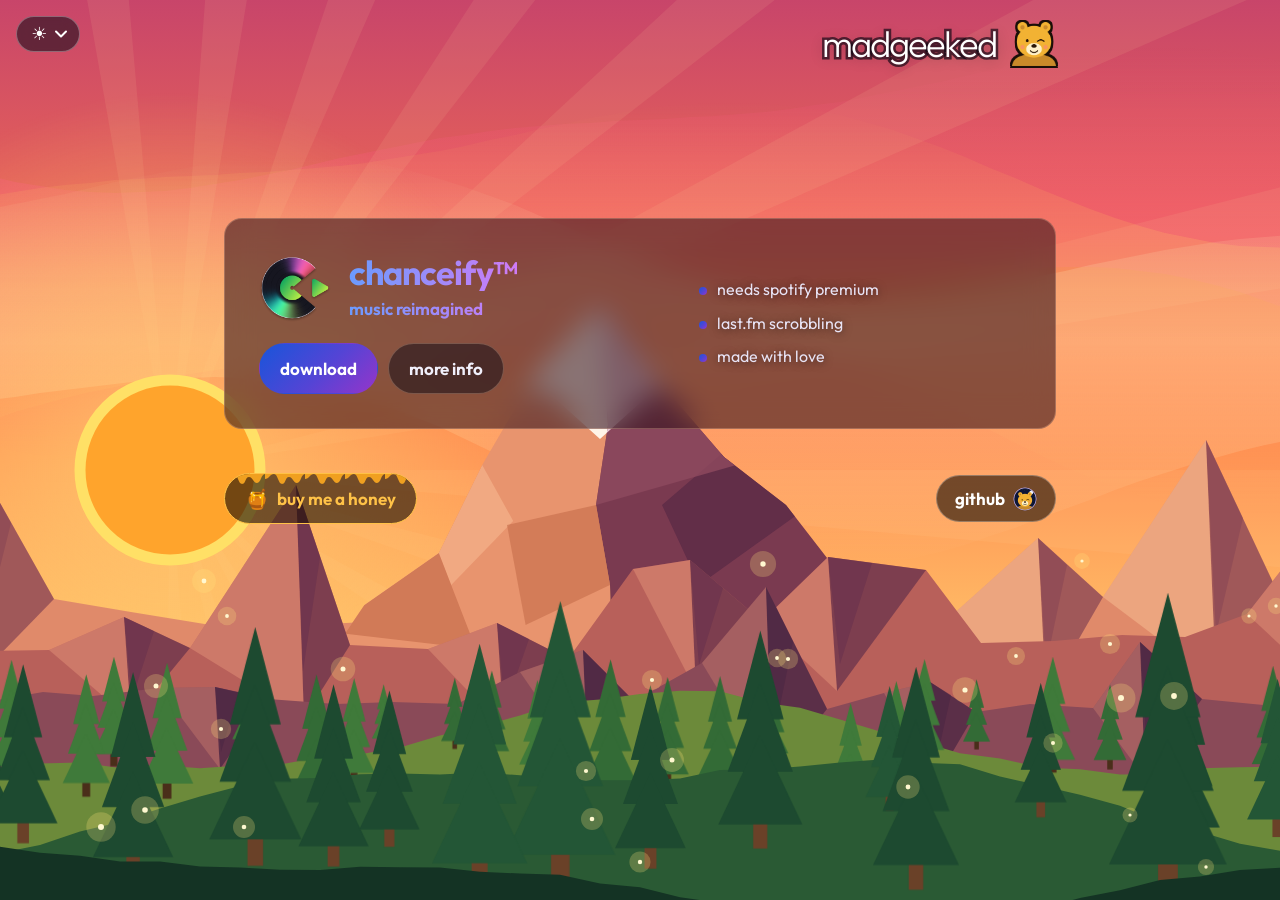
==== index.html @ d0974b8b "remove autumn theme; github icon on the main page is now a golden bear (random variation); bear link" ====
<!doctype html>
<html lang="en">
<head>
<meta charset="utf-8">
<meta name="viewport" content="width=device-width, initial-scale=1">
<title>madgeeked</title>
<meta name="description" content="madgeeked">
<meta name="theme-color" content="#0a0914">
<link rel="icon" type="image/png" href="assets/favicon.png">
<link rel="preconnect" href="https://fonts.googleapis.com"><link rel="preconnect" href="https://fonts.gstatic.com" crossorigin><link rel="stylesheet" href="https://fonts.googleapis.com/css2?family=Outfit:wght@100..900&display=swap">
<script>document.documentElement.style.background="#ffb070"</script>
<link rel="stylesheet" href="style.css?v=21">
</head>
<body class="hdr-right scenic">
<canvas id="flow" aria-hidden="true" style="position:fixed;left:0;right:0;bottom:0;width:100%;height:34vh;z-index:-1;pointer-events:none"></canvas>
<div id="app"></div>
<script src="chrome.js?v=21"></script>
<script src="themes.js?v=21"></script>
<script src="app.js?v=21"></script>
</body>
</html>
---- style.css ----
/* madgeeked shared look. Used by the main site and by every project's docs site. */
:root {
  --bg: #0a0914; --panel: rgba(18, 17, 31, .72); --panel-solid: #12111f; --line: #2a2842; --text: #f1f0fb; --dim: #a3a1bd;
  --blue: #1855da; --indigo: #5544d5; --purple: #9535ca;
  --grad: linear-gradient(135deg, #1855da, #5544d5 55%, #9535ca);
  --accent: #8b97ff; --honey: #ffc247;
  --display: "Outfit", "Helvetica Neue", Arial, system-ui, sans-serif;
  --body: "Outfit", "Helvetica Neue", Arial, system-ui, sans-serif;
}
* { box-sizing: border-box; }
html { color-scheme: dark; }
body { margin: 0; min-height: 100vh; background: radial-gradient(900px 500px at 15% 0%, rgba(85,68,213,.16), transparent 70%), radial-gradient(800px 500px at 100% 100%, rgba(149,53,202,.14), transparent 70%), var(--bg); background-attachment: fixed; color: var(--text); font: 17px/1.6 var(--body); -webkit-font-smoothing: antialiased; }
a { color: inherit; }
a:focus-visible, button:focus-visible { outline: 3px solid var(--accent); outline-offset: 3px; border-radius: 6px; }
.wrap { max-width: 880px; margin: 0 auto; padding: 0 24px; position: relative; }
.gh { display: inline-flex; align-items: center; gap: 8px; }
.gh svg { width: 18px; height: 18px; fill: currentColor; }

/* The visualizer lives behind the whole page. */
#flow { position: fixed; left: 0; right: 0; bottom: 0; width: 100%; height: 34vh; z-index: -1; pointer-events: none; display: block; }

/* Name and logo: four places, switched by body class (hdr-left, hdr-right, hdr-center, hdr-hero). */
.top { display: flex; align-items: center; gap: 16px; padding: 22px 0; --hs: 56px; --hl: 44px; }
.top a.brand { display: inline-flex; align-items: center; gap: 16px; text-decoration: none; color: inherit; }
.top img { width: var(--hl); height: auto; flex: none; }
.brandname { font-family: var(--namefont, var(--display)); font-weight: var(--namew, 800); font-size: calc(var(--ns, 1) * var(--hs)); line-height: .95; letter-spacing: var(--nametrack, -.045em); margin: 0; }
body.hdr-left .top { justify-content: flex-start; }
body.hdr-right .top { justify-content: flex-end; }
body.hdr-center .top { justify-content: center; --hs: 72px; --hl: 60px; }
body.hdr-hero .top { justify-content: flex-start; padding: 64px 0 28px; --hs: min(88px, 14vw); --hl: clamp(56px, 11vw, 92px); gap: 22px; }
body.hdr-hero .top a.brand { gap: 22px; }
.spacer { height: clamp(24px, 12vh, 120px); }
body.hdr-hero .spacer { height: clamp(24px, 14vh, 150px); }

section { padding: 22px 0 8px; }
.project { display: grid; gap: 22px; background: var(--panel); -webkit-backdrop-filter: blur(14px); backdrop-filter: blur(14px); border: 1px solid var(--line); border-radius: 18px; padding: 28px; align-items: center; }
.project .head { display: flex; align-items: center; gap: 18px; }
.project .head img { width: 72px; height: 72px; flex: none; }
.project h2 { font: 700 34px/1.05 var(--display); letter-spacing: -.03em; margin: 0; background: linear-gradient(90deg, #6b9bff, #cf7bf5); -webkit-background-clip: text; background-clip: text; color: transparent; }
.tag { margin: 4px 0 0; font-weight: 650; background: linear-gradient(90deg, #6b9bff, #cf7bf5); -webkit-background-clip: text; background-clip: text; color: transparent; }
.facts { list-style: none; padding: 0; margin: 0; display: grid; gap: 8px; color: var(--dim); font-size: 16px; }
.facts li::before { content: ""; display: inline-block; width: 8px; height: 8px; border-radius: 50%; background: var(--grad); margin-right: 10px; }
.actions { display: flex; flex-wrap: wrap; align-items: center; gap: 10px; margin-top: 18px; }
.btn { display: inline-block; text-decoration: none; font-weight: 650; padding: 11px 20px; border-radius: 999px; border: 1px solid var(--line); background: rgba(10, 9, 20, .35); color: var(--text); transition: border-color .15s, filter .15s; }
.btn:hover { border-color: var(--accent); }
.btn.primary { background: var(--grad); color: #fff; border-color: transparent; }
.btn.primary:hover { filter: brightness(1.12); }
.btn.big { font-size: 20px; padding: 16px 34px; }
.btn.honey { border-color: var(--honey); color: var(--honey); }
.btn.honey:hover { background: rgba(255, 194, 71, .12); }

.more { display: flex; flex-wrap: wrap; align-items: center; justify-content: space-between; gap: 16px; padding: 36px 0 64px; }
.socials { display: flex; flex-wrap: wrap; gap: 18px; }
.socials a { color: var(--dim); text-decoration: none; }
.socials a:hover { color: var(--text); }
@media (min-width: 720px) { .project { grid-template-columns: 1.3fr 1fr; padding: 34px; } }

/* Scenic backgrounds (themes.js). Every theme gets an outline on the name and logo so they read on any scene. */
#scene { position: fixed; inset: 0; z-index: -2; background: #ffb070; overflow: hidden; }
.mgs { position: absolute; inset: 0; overflow: hidden; transition: opacity .6s ease; pointer-events: none; }
.mgs img { max-width: none; display: block; }
body.scenic, body.scenic-docs { background: transparent; }
body.scenic #flow { display: none; }
body.scenic-docs #flow { opacity: .85; }
body[data-theme="honey"] { --panel: rgba(50, 24, 6, .55); --line: rgba(255, 220, 160, .28); }
body[data-theme="autumn"] { --panel: rgba(50, 22, 8, .55); --line: rgba(255, 210, 150, .28); }
body[data-theme="golden"] { --panel: rgba(40, 10, 20, .55); --line: rgba(255, 200, 170, .28); }
body[data-theme="lake-teal"] { --panel: rgba(8, 40, 44, .55); --line: rgba(170, 235, 235, .3); }
body[data-theme="chanceify"] { --panel: rgba(20, 8, 40, .62); --line: rgba(200, 170, 255, .28); }
body[data-theme] .brandname { color: #fff; -webkit-text-stroke: 5px rgba(12, 8, 20, .65); paint-order: stroke fill; text-shadow: 0 2px 14px rgba(0, 0, 0, .3); }
body[data-theme] .top .brand img { filter: drop-shadow(2px 0 0 #1a0f08) drop-shadow(-2px 0 0 #1a0f08) drop-shadow(0 2px 0 #1a0f08) drop-shadow(0 -2px 0 #1a0f08); }
body[data-theme] .btn.honey { background: rgba(30, 16, 4, .62); }
body[data-theme] .btn { background: rgba(10, 9, 20, .5); }
body[data-theme] .btn.primary { background: var(--grad); }
body[data-theme] .facts, body[data-theme] .socials a { color: #e8e3f5; }
body[data-theme] .socials a { text-shadow: 0 1px 6px rgba(0, 0, 0, .6); }
.themes { position: fixed; top: 16px; left: 16px; z-index: 5; }
.themes button { font: 500 15px/1 var(--body); color: #fff; background: rgba(12, 8, 20, .55); border: 1px solid rgba(255, 255, 255, .3); border-radius: 999px; cursor: pointer; -webkit-backdrop-filter: blur(8px); backdrop-filter: blur(8px); }
.themes button:hover { border-color: #fff; }
.themes .tbtn { display: inline-flex; align-items: center; gap: 8px; padding: 8px 12px 8px 14px; }
.themes .em { font-size: 18px; line-height: 1; }
.themes .ar svg { width: 12px; height: 8px; display: block; transition: transform .2s; }
.themes.open .ar svg { transform: rotate(180deg); }
.tmenu { margin-top: 8px; display: flex; flex-direction: column; gap: 6px; align-items: flex-start; }
.tmenu[hidden] { display: none; }
.tmenu button { display: inline-flex; align-items: center; justify-content: center; padding: 8px 14px; }
.tmenu button[aria-current="true"] { box-shadow: 0 0 0 2px rgba(255, 255, 255, .9); }
@media (hover: none) { [data-hover-theme] { -webkit-touch-callout: none; -webkit-user-select: none; user-select: none; } }
.top a.brand { flex-direction: row-reverse; }
body[data-theme] .socials a { background: rgba(30, 16, 4, .62); border: 1px solid rgba(255, 255, 255, .28); border-radius: 999px; padding: 9px 18px; font-weight: 650; color: #fff; text-shadow: none; }
body[data-theme] .socials a:hover { border-color: #fff; }

/* one font everywhere, readable on any device */
html { -webkit-text-size-adjust: 100%; text-size-adjust: 100%; }
body, button, input, select, textarea, a { font-family: var(--body); }
body { text-rendering: optimizeLegibility; font-synthesis: none; }
.facts, .doc table, .shots figcaption, .foot, .nav { min-height: 0; }
body[data-theme] .facts, body[data-theme] .doc p, body[data-theme] .doc li { text-shadow: 0 1px 8px rgba(0, 0, 0, .55); }
@media (max-width: 600px) { body { font-size: 16px; } .facts { font-size: 15px; } }

/* buy me a honey: honey pours over the button on hover */
.btn.honey { position: relative; overflow: hidden; isolation: isolate; display: inline-flex; align-items: center; gap: 8px; }
.btn.honey .hn { font-size: 1.15em; line-height: 1; display: inline-block; }
.btn.honey .hd { position: absolute; left: 0; right: 0; top: 0; height: 100%; z-index: -1; background: linear-gradient(#ffcf47, #f0a020); transform: translateY(-112%); transition: transform .75s cubic-bezier(.45, .05, .25, 1); pointer-events: none; }
.btn.honey .hd::after { content: ""; position: absolute; left: 0; right: 0; top: 100%; height: 16px; background: url("data:image/svg+xml,%3Csvg xmlns='http://www.w3.org/2000/svg' width='40' height='16' viewBox='0 0 40 16'%3E%3Cpath d='M0 0h40v6c-4 0-4 9-8 9s-4-6-8-6-3 7-7 7-4-10-8-10-5 5-9 5z' fill='%23f0a020'/%3E%3C/svg%3E") repeat-x; }
.btn.honey:hover .hd, .btn.honey:focus-visible .hd { transform: translateY(0); }
.btn.honey:hover, .btn.honey:focus-visible { color: #3a1e04; border-color: #ffcf47; }
.btn.honey .hn { transition: transform .4s .2s; }
.btn.honey:hover .hn { transform: translateY(-1px) rotate(-12deg) scale(1.15); }

/* github: the icon pops and shakes */
.socials a.gh { display: inline-flex; align-items: center; gap: 8px; }
.socials a.gh svg { width: 18px; height: 18px; fill: currentColor; transition: transform .2s; }
.socials a.gh img { width: 24px; height: 24px; border-radius: 50%; object-fit: cover; transition: transform .2s; }
.socials a.gh:hover svg, .socials a.gh:focus-visible svg, .socials a.gh:hover img, .socials a.gh:focus-visible img { animation: ghpop .7s ease both; }
@keyframes ghpop { 0% { transform: scale(1) rotate(0); } 20% { transform: scale(1.5) rotate(-14deg); } 35% { transform: scale(1.5) rotate(12deg); } 50% { transform: scale(1.5) rotate(-10deg); } 65% { transform: scale(1.5) rotate(8deg); } 80% { transform: scale(1.5) rotate(-4deg); } 100% { transform: scale(1.4) rotate(0); } }
@media (prefers-reduced-motion: reduce) { .btn.honey .hd { transition: none; } .socials a.gh:hover svg { animation: none; transform: scale(1.3); } }

/* bear next to every link to madgeeked / chance */
a.bearlink { white-space: nowrap; }
a.bearlink img { width: 1.35em; height: 1.35em; vertical-align: -.38em; margin-right: .4em; border-radius: 50%; object-fit: cover; }

/* phones: the chanceify card is a small row instead of a big block */
@media (max-width: 600px) {
  .project { gap: 10px; padding: 14px 16px; border-radius: 16px; grid-template-columns: 1fr; }
  .project > div:first-child { display: flex; flex-direction: column; gap: 10px; }
  .project .head { gap: 12px; min-width: 0; }
  .project .head img { width: 44px; height: 44px; }
  .project h2 { font-size: 22px; }
  .project .tag { margin-top: 2px; font-size: 13px; }
  .project .actions { margin-top: 0; gap: 8px; flex-wrap: nowrap; }
  .project .btn { padding: 8px 16px; font-size: 14px; flex: 1; text-align: center; }
  .project .facts { display: none; }
}
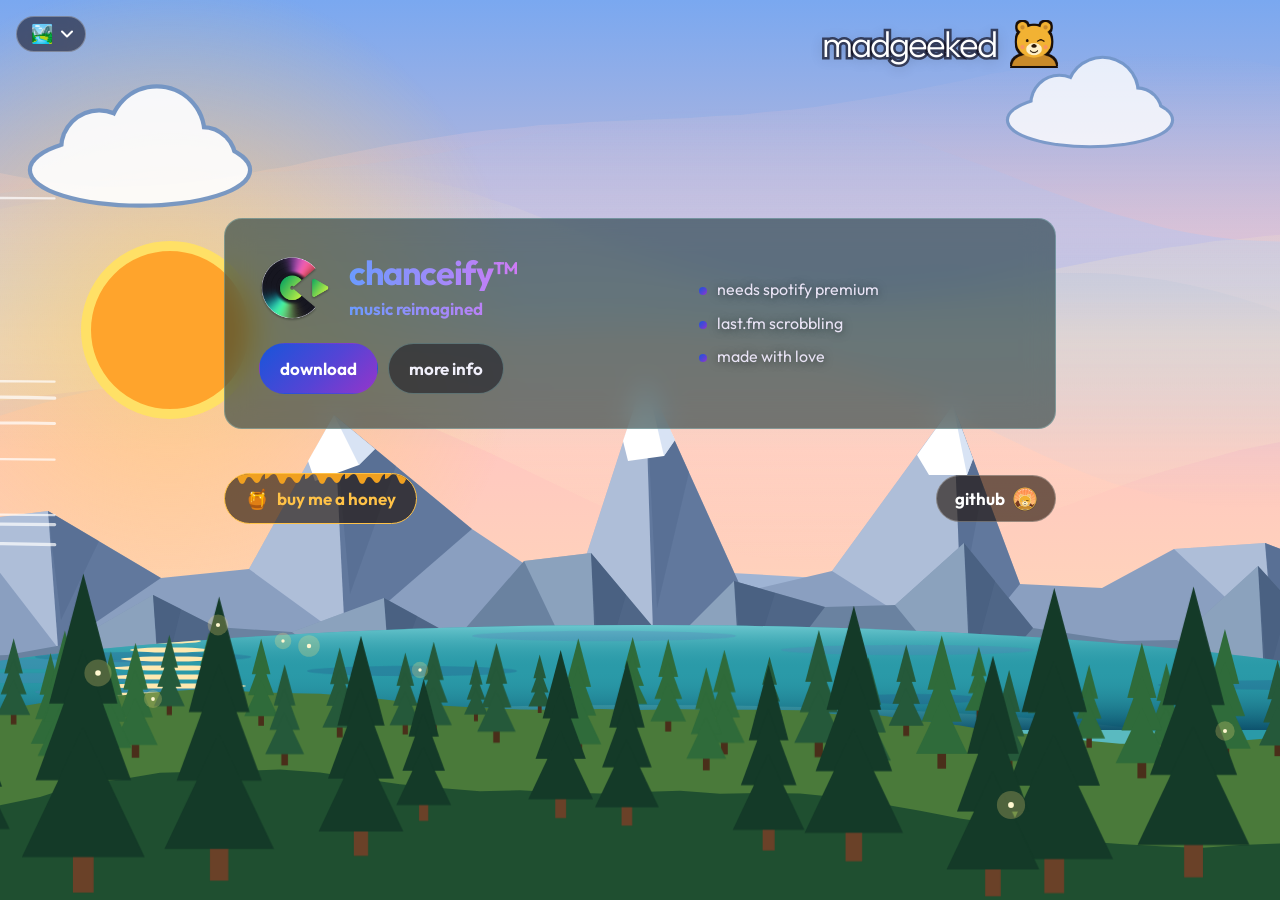
==== commit ef6c63c7: "github icon = any of the favourite golden bears; docs title matches home card; theme picker: no hove" ====
--- a/index.html
+++ b/index.html
@@ -9,13 +9,13 @@
 <link rel="icon" type="image/png" href="assets/favicon.png">
 <link rel="preconnect" href="https://fonts.googleapis.com"><link rel="preconnect" href="https://fonts.gstatic.com" crossorigin><link rel="stylesheet" href="https://fonts.googleapis.com/css2?family=Outfit:wght@100..900&display=swap">
 <script>document.documentElement.style.background="#ffb070"</script>
-<link rel="stylesheet" href="style.css?v=21">
+<link rel="stylesheet" href="style.css?v=22">
 </head>
 <body class="hdr-right scenic">
 <canvas id="flow" aria-hidden="true" style="position:fixed;left:0;right:0;bottom:0;width:100%;height:34vh;z-index:-1;pointer-events:none"></canvas>
 <div id="app"></div>
-<script src="chrome.js?v=21"></script>
-<script src="themes.js?v=21"></script>
-<script src="app.js?v=21"></script>
+<script src="chrome.js?v=22"></script>
+<script src="themes.js?v=22"></script>
+<script src="app.js?v=22"></script>
 </body>
 </html>
--- a/style.css
+++ b/style.css
@@ -111,14 +111,14 @@
 /* github: the icon pops and shakes */
 .socials a.gh { display: inline-flex; align-items: center; gap: 8px; }
 .socials a.gh svg { width: 18px; height: 18px; fill: currentColor; transition: transform .2s; }
-.socials a.gh img { width: 24px; height: 24px; border-radius: 50%; object-fit: cover; transition: transform .2s; }
+.socials a.gh img { width: 24px; height: 24px; border-radius: 6px; object-fit: cover; transition: transform .2s; }
 .socials a.gh:hover svg, .socials a.gh:focus-visible svg, .socials a.gh:hover img, .socials a.gh:focus-visible img { animation: ghpop .7s ease both; }
 @keyframes ghpop { 0% { transform: scale(1) rotate(0); } 20% { transform: scale(1.5) rotate(-14deg); } 35% { transform: scale(1.5) rotate(12deg); } 50% { transform: scale(1.5) rotate(-10deg); } 65% { transform: scale(1.5) rotate(8deg); } 80% { transform: scale(1.5) rotate(-4deg); } 100% { transform: scale(1.4) rotate(0); } }
 @media (prefers-reduced-motion: reduce) { .btn.honey .hd { transition: none; } .socials a.gh:hover svg { animation: none; transform: scale(1.3); } }
 
 /* bear next to every link to madgeeked / chance */
 a.bearlink { white-space: nowrap; }
-a.bearlink img { width: 1.35em; height: 1.35em; vertical-align: -.38em; margin-right: .4em; border-radius: 50%; object-fit: cover; }
+a.bearlink img { width: 1.35em; height: 1.35em; vertical-align: -.38em; margin-right: .4em; border-radius: 5px; object-fit: cover; }
 
 /* phones: the chanceify card is a small row instead of a big block */
 @media (max-width: 600px) {
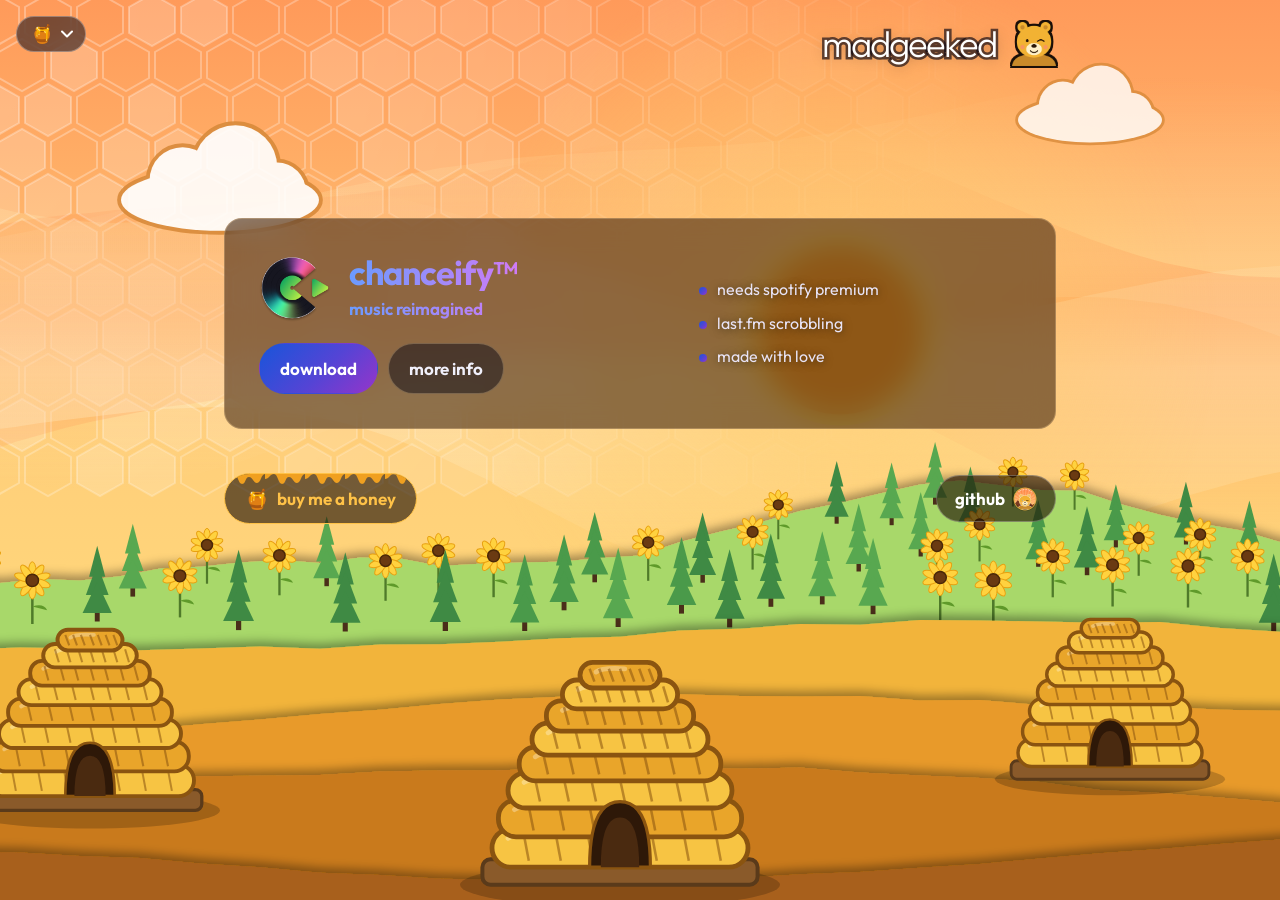
==== commit f72d3660: "no more 404s (legacy bear files kept, versioned chrome.js in docs); bear icon after the name; wolf r" ====
--- a/index.html
+++ b/index.html
@@ -9,13 +9,13 @@
 <link rel="icon" type="image/png" href="assets/favicon.png">
 <link rel="preconnect" href="https://fonts.googleapis.com"><link rel="preconnect" href="https://fonts.gstatic.com" crossorigin><link rel="stylesheet" href="https://fonts.googleapis.com/css2?family=Outfit:wght@100..900&display=swap">
 <script>document.documentElement.style.background="#ffb070"</script>
-<link rel="stylesheet" href="style.css?v=22">
+<link rel="stylesheet" href="style.css?v=23">
 </head>
 <body class="hdr-right scenic">
 <canvas id="flow" aria-hidden="true" style="position:fixed;left:0;right:0;bottom:0;width:100%;height:34vh;z-index:-1;pointer-events:none"></canvas>
 <div id="app"></div>
-<script src="chrome.js?v=22"></script>
-<script src="themes.js?v=22"></script>
-<script src="app.js?v=22"></script>
+<script src="chrome.js?v=23"></script>
+<script src="themes.js?v=23"></script>
+<script src="app.js?v=23"></script>
 </body>
 </html>
--- a/style.css
+++ b/style.css
@@ -118,7 +118,7 @@
 
 /* bear next to every link to madgeeked / chance */
 a.bearlink { white-space: nowrap; }
-a.bearlink img { width: 1.35em; height: 1.35em; vertical-align: -.38em; margin-right: .4em; border-radius: 5px; object-fit: cover; }
+a.bearlink img { width: 1.35em; height: 1.35em; vertical-align: -.38em; margin-left: .4em; border-radius: 5px; object-fit: cover; }
 
 /* phones: the chanceify card is a small row instead of a big block */
 @media (max-width: 600px) {
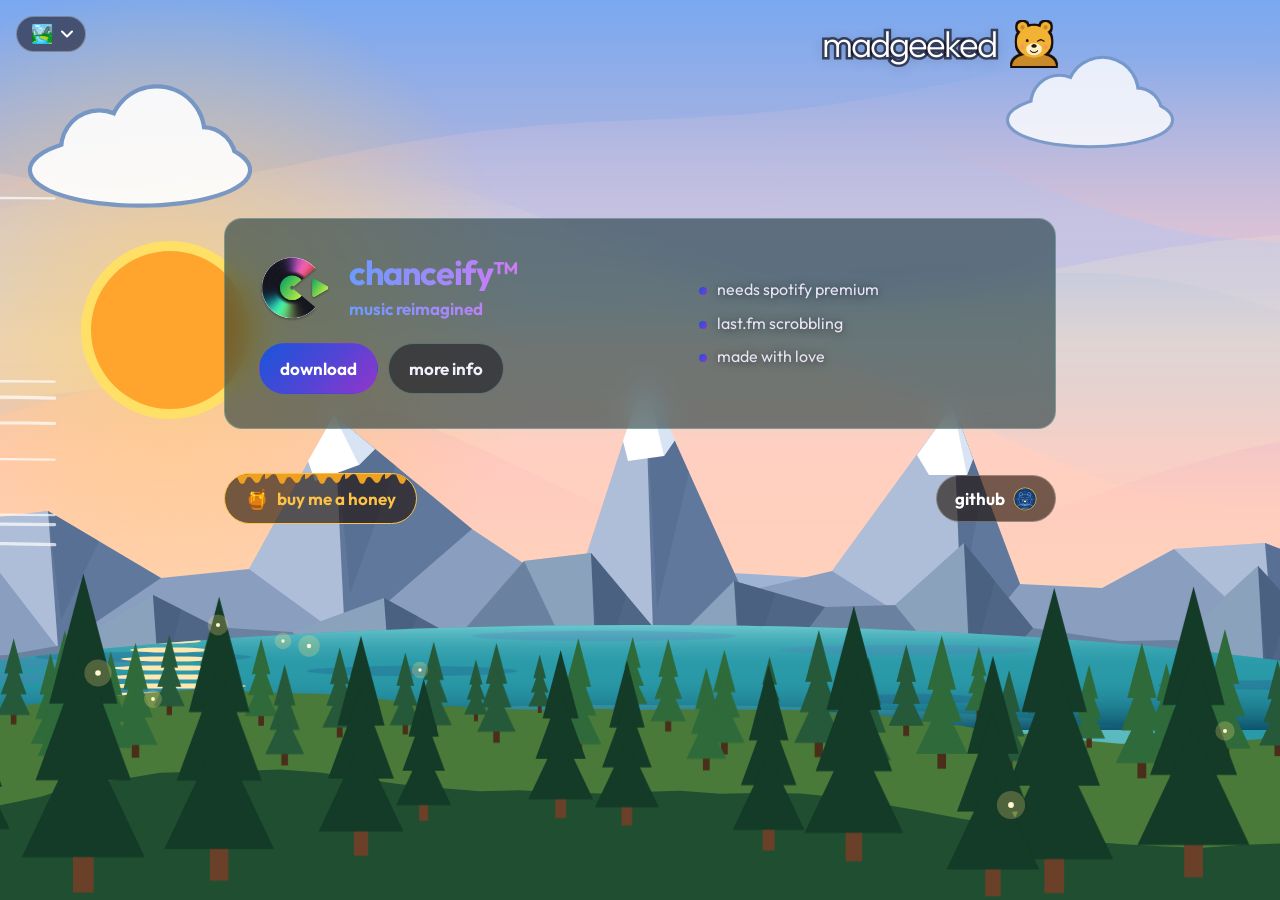
==== commit 9899097e: "honey theme: bees turn round so they face the way they fly Co-Authored-By: Claude Sonnet 5.5 <norepl" ====
--- a/index.html
+++ b/index.html
@@ -9,13 +9,13 @@
 <link rel="icon" type="image/png" href="assets/favicon.png">
 <link rel="preconnect" href="https://fonts.googleapis.com"><link rel="preconnect" href="https://fonts.gstatic.com" crossorigin><link rel="stylesheet" href="https://fonts.googleapis.com/css2?family=Outfit:wght@100..900&display=swap">
 <script>document.documentElement.style.background="#ffb070"</script>
-<link rel="stylesheet" href="style.css?v=23">
+<link rel="stylesheet" href="style.css?v=24">
 </head>
 <body class="hdr-right scenic">
 <canvas id="flow" aria-hidden="true" style="position:fixed;left:0;right:0;bottom:0;width:100%;height:34vh;z-index:-1;pointer-events:none"></canvas>
 <div id="app"></div>
-<script src="chrome.js?v=23"></script>
-<script src="themes.js?v=23"></script>
-<script src="app.js?v=23"></script>
+<script src="chrome.js?v=24"></script>
+<script src="themes.js?v=24"></script>
+<script src="app.js?v=24"></script>
 </body>
 </html>
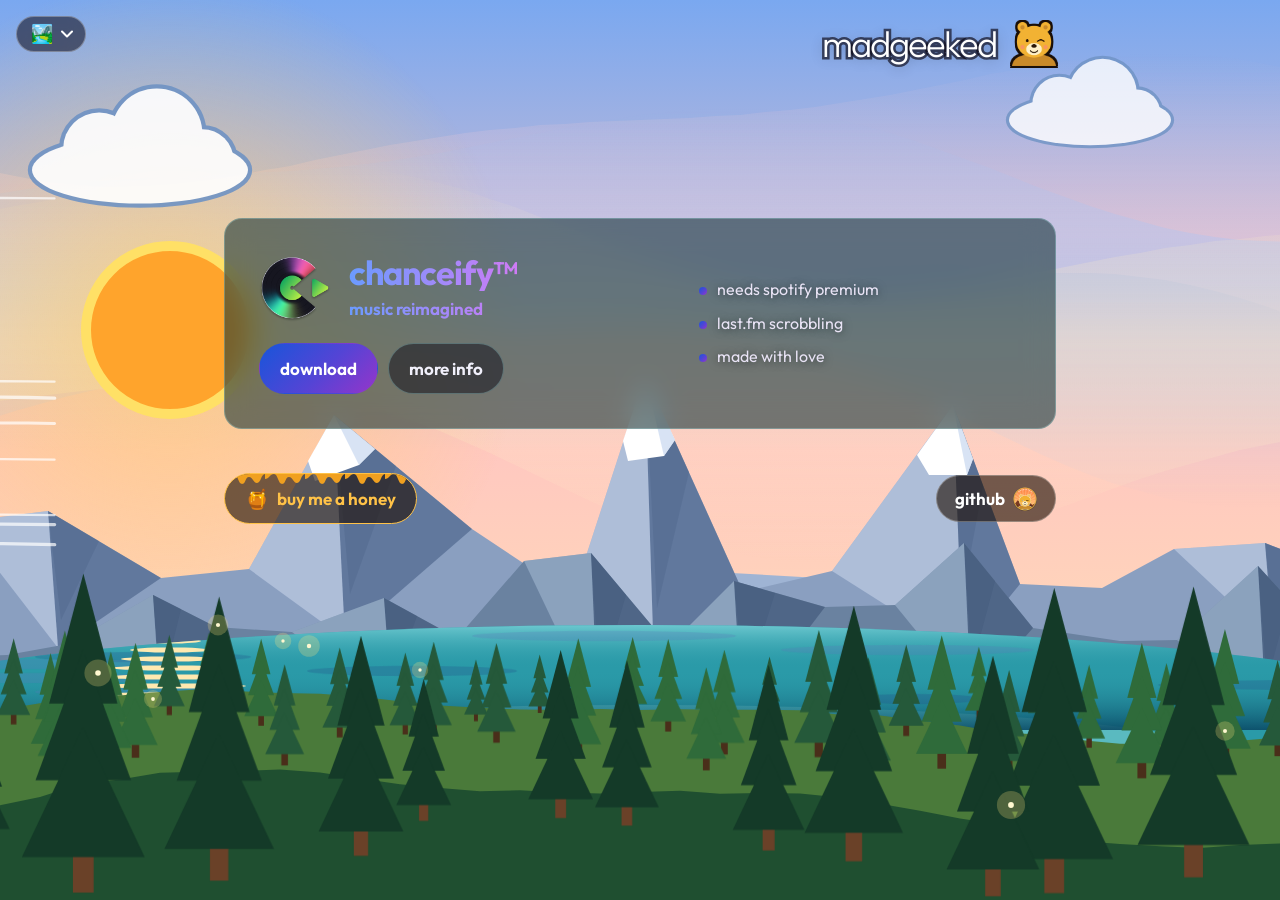
==== commit f739f7d6: "social preview image (og:image + twitter card) Co-Authored-By: Claude Sonnet 5.5 <noreply@anthropic." ====
--- a/index.html
+++ b/index.html
@@ -5,6 +5,13 @@
 <meta name="viewport" content="width=device-width, initial-scale=1">
 <title>madgeeked</title>
 <meta name="description" content="madgeeked">
+<meta property="og:type" content="website">
+<meta property="og:title" content="madgeeked">
+<meta property="og:url" content="https://madlygeeked.github.io/">
+<meta property="og:image" content="https://madlygeeked.github.io/assets/social.png">
+<meta property="og:image:width" content="1280"><meta property="og:image:height" content="640">
+<meta name="twitter:card" content="summary_large_image">
+<meta name="twitter:image" content="https://madlygeeked.github.io/assets/social.png">
 <meta name="theme-color" content="#0a0914">
 <link rel="icon" type="image/png" href="assets/favicon.png">
 <link rel="preconnect" href="https://fonts.googleapis.com"><link rel="preconnect" href="https://fonts.gstatic.com" crossorigin><link rel="stylesheet" href="https://fonts.googleapis.com/css2?family=Outfit:wght@100..900&display=swap">
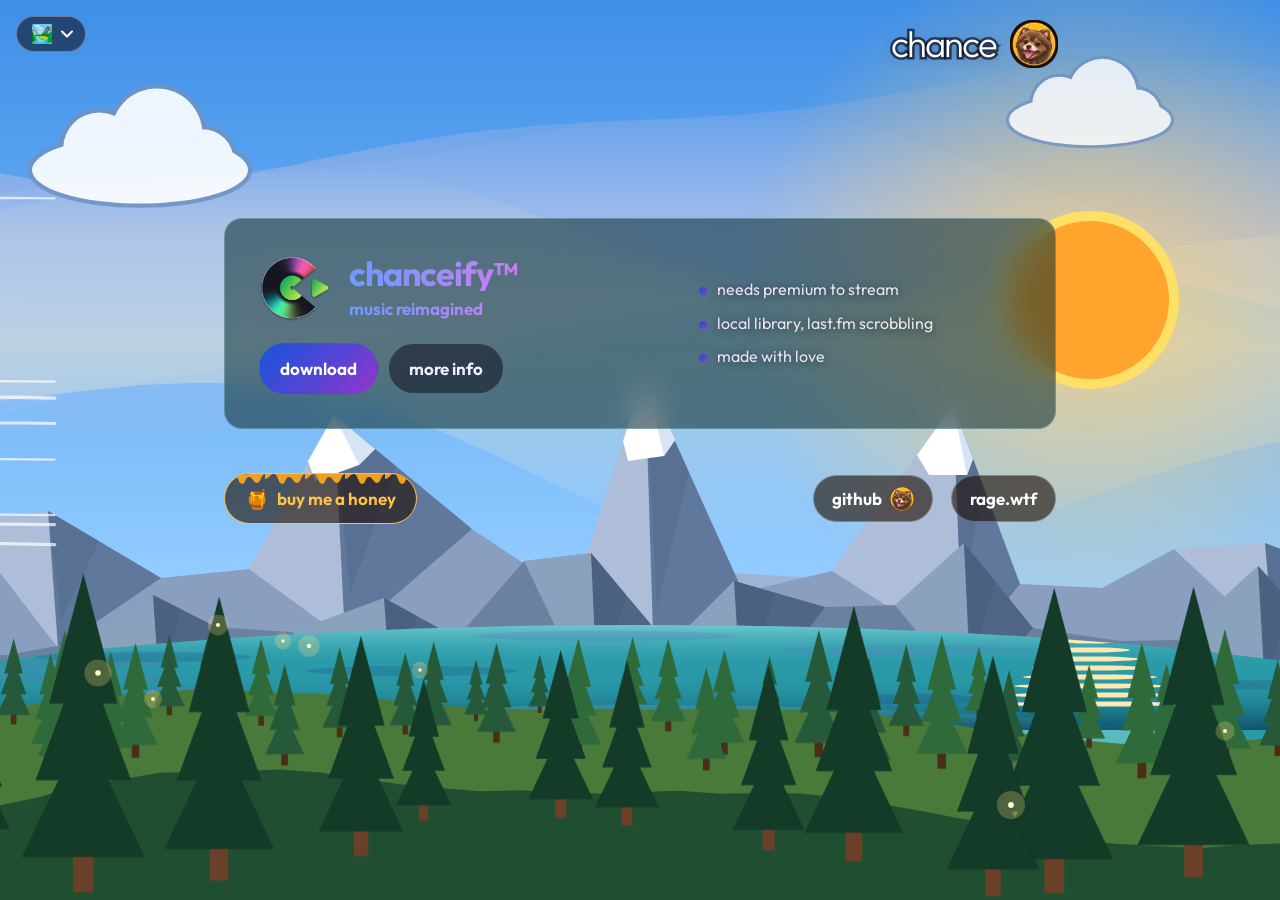
==== commit 5904dbda: "swap logo to the bear dog, header/title 'chance', add rage.wtf link Co-Authored-By: Claude Sonnet 5." ====
--- a/index.html
+++ b/index.html
@@ -3,26 +3,26 @@
 <head>
 <meta charset="utf-8">
 <meta name="viewport" content="width=device-width, initial-scale=1">
-<title>madgeeked</title>
-<meta name="description" content="madgeeked">
+<title>chance</title>
+<meta name="description" content="chance">
 <meta property="og:type" content="website">
-<meta property="og:title" content="madgeeked">
+<meta property="og:title" content="chance">
 <meta property="og:url" content="https://madlygeeked.github.io/">
-<meta property="og:image" content="https://madlygeeked.github.io/assets/social.png">
+<meta property="og:image" content="https://madlygeeked.github.io/assets/social.png?v=2">
 <meta property="og:image:width" content="1280"><meta property="og:image:height" content="640">
 <meta name="twitter:card" content="summary_large_image">
-<meta name="twitter:image" content="https://madlygeeked.github.io/assets/social.png">
+<meta name="twitter:image" content="https://madlygeeked.github.io/assets/social.png?v=2">
 <meta name="theme-color" content="#0a0914">
 <link rel="icon" type="image/png" href="assets/favicon.png">
 <link rel="preconnect" href="https://fonts.googleapis.com"><link rel="preconnect" href="https://fonts.gstatic.com" crossorigin><link rel="stylesheet" href="https://fonts.googleapis.com/css2?family=Outfit:wght@100..900&display=swap">
 <script>document.documentElement.style.background="#ffb070"</script>
-<link rel="stylesheet" href="style.css?v=24">
+<link rel="stylesheet" href="style.css?v=25">
 </head>
 <body class="hdr-right scenic">
 <canvas id="flow" aria-hidden="true" style="position:fixed;left:0;right:0;bottom:0;width:100%;height:34vh;z-index:-1;pointer-events:none"></canvas>
 <div id="app"></div>
-<script src="chrome.js?v=24"></script>
-<script src="themes.js?v=24"></script>
-<script src="app.js?v=24"></script>
+<script src="chrome.js?v=25"></script>
+<script src="themes.js?v=25"></script>
+<script src="app.js?v=25"></script>
 </body>
 </html>
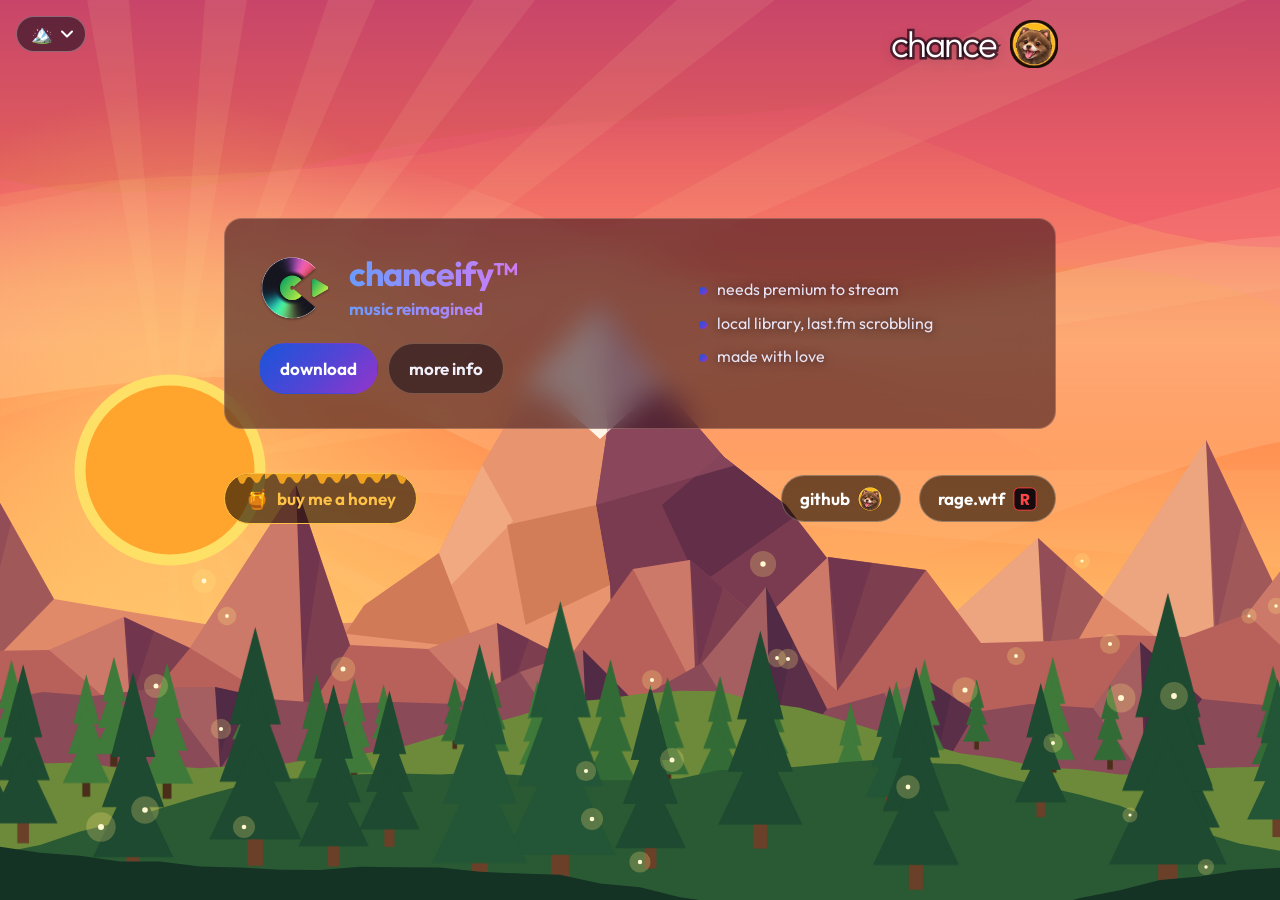
==== commit a7404a0a: "all bears are the dog now, cache-bust, rage.wtf icon Co-Authored-By: Claude Sonnet 5.5 <noreply@anth" ====
--- a/index.html
+++ b/index.html
@@ -13,16 +13,16 @@
 <meta name="twitter:card" content="summary_large_image">
 <meta name="twitter:image" content="https://madlygeeked.github.io/assets/social.png?v=2">
 <meta name="theme-color" content="#0a0914">
-<link rel="icon" type="image/png" href="assets/favicon.png">
+<link rel="icon" type="image/png" href="assets/favicon.png?v=3">
 <link rel="preconnect" href="https://fonts.googleapis.com"><link rel="preconnect" href="https://fonts.gstatic.com" crossorigin><link rel="stylesheet" href="https://fonts.googleapis.com/css2?family=Outfit:wght@100..900&display=swap">
 <script>document.documentElement.style.background="#ffb070"</script>
-<link rel="stylesheet" href="style.css?v=25">
+<link rel="stylesheet" href="style.css?v=27">
 </head>
 <body class="hdr-right scenic">
 <canvas id="flow" aria-hidden="true" style="position:fixed;left:0;right:0;bottom:0;width:100%;height:34vh;z-index:-1;pointer-events:none"></canvas>
 <div id="app"></div>
-<script src="chrome.js?v=25"></script>
-<script src="themes.js?v=25"></script>
-<script src="app.js?v=25"></script>
+<script src="chrome.js?v=27"></script>
+<script src="themes.js?v=27"></script>
+<script src="app.js?v=27"></script>
 </body>
 </html>
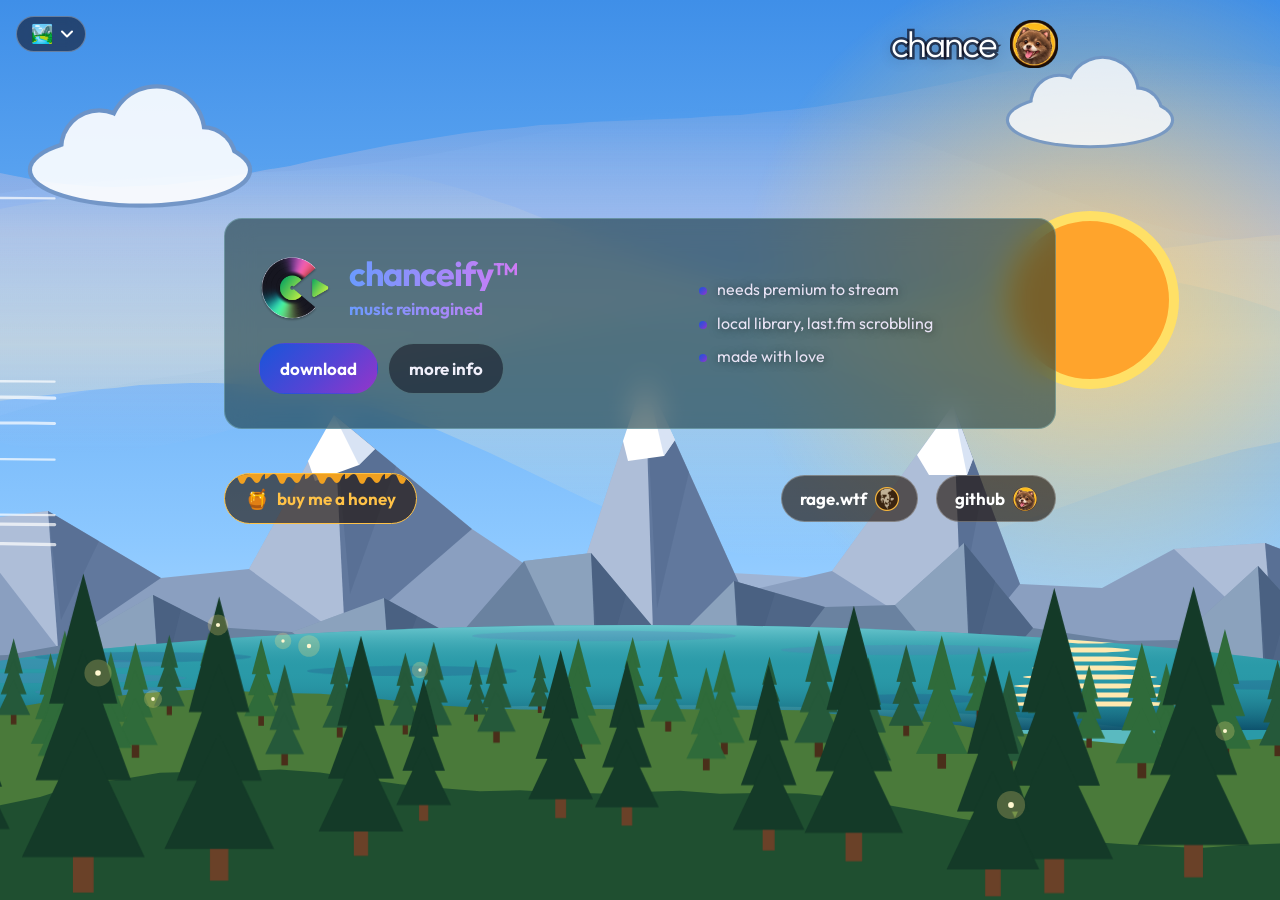
==== commit a5c2b329: "real rage logo in a circle, rage.wtf before github Co-Authored-By: Claude Sonnet 5.5 <noreply@anthro" ====
--- a/index.html
+++ b/index.html
@@ -21,8 +21,8 @@
 <body class="hdr-right scenic">
 <canvas id="flow" aria-hidden="true" style="position:fixed;left:0;right:0;bottom:0;width:100%;height:34vh;z-index:-1;pointer-events:none"></canvas>
 <div id="app"></div>
-<script src="chrome.js?v=27"></script>
-<script src="themes.js?v=27"></script>
-<script src="app.js?v=27"></script>
+<script src="chrome.js?v=28"></script>
+<script src="themes.js?v=28"></script>
+<script src="app.js?v=28"></script>
 </body>
 </html>
